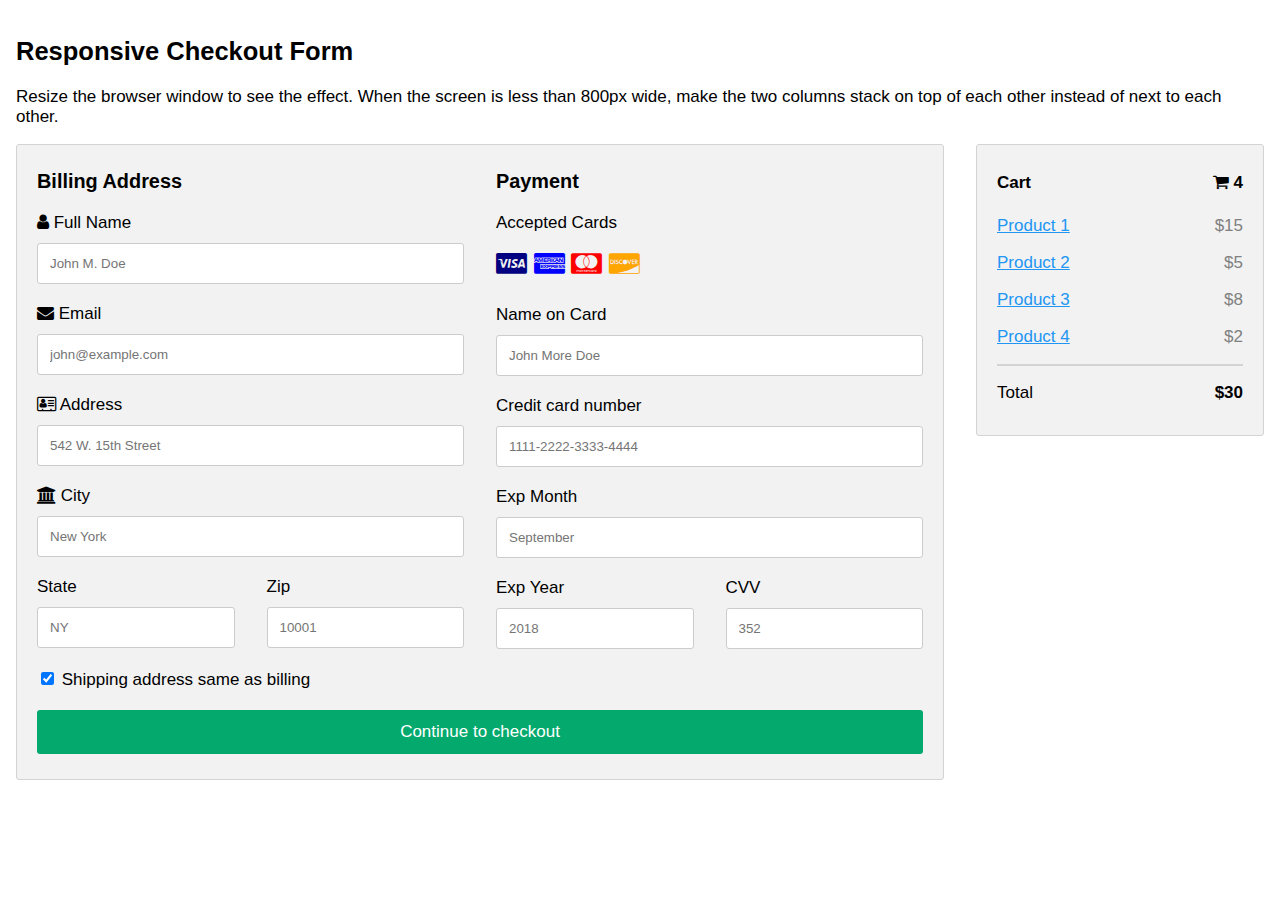
==== checkout.html @ 38e29bee "Add files via upload" ====
<!DOCTYPE html>
<html>
<head>
<meta name="viewport" content="width=device-width, initial-scale=1">
<link rel="stylesheet" href="https://cdnjs.cloudflare.com/ajax/libs/font-awesome/4.7.0/css/font-awesome.min.css">
<style>
body {
  font-family: Arial;
  font-size: 17px;
  padding: 8px;
}

* {
  box-sizing: border-box;
}

.row {
  display: -ms-flexbox; 
  display: flex;
  -ms-flex-wrap: wrap; 
  flex-wrap: wrap;
  margin: 0 -16px;
}

.col-25 {
  -ms-flex: 25%; 
  flex: 25%;
}

.col-50 {
  -ms-flex: 50%; 
  flex: 50%;
}

.col-75 {
  -ms-flex: 75%; 
  flex: 75%;
}

.col-25,
.col-50,
.col-75 {
  padding: 0 16px;
}

.container {
  background-color: #f2f2f2;
  padding: 5px 20px 15px 20px;
  border: 1px solid lightgrey;
  border-radius: 3px;
}

input[type=text] {
  width: 100%;
  margin-bottom: 20px;
  padding: 12px;
  border: 1px solid #ccc;
  border-radius: 3px;
}

label {
  margin-bottom: 10px;
  display: block;
}

.icon-container {
  margin-bottom: 20px;
  padding: 7px 0;
  font-size: 24px;
}

.btn {
  background-color: #04AA6D;
  color: white;
  padding: 12px;
  margin: 10px 0;
  border: none;
  width: 100%;
  border-radius: 3px;
  cursor: pointer;
  font-size: 17px;
}

.btn:hover {
  background-color: #45a049;
}

a {
  color: #2196F3;
}

hr {
  border: 1px solid lightgrey;
}

span.price {
  float: right;
  color: grey;
}
@media (max-width: 800px) {
  .row {
    flex-direction: column-reverse;
  }
  .col-25 {
    margin-bottom: 20px;
  }
}
</style>
</head>
<body>

<h2>Responsive Checkout Form</h2>
<p>Resize the browser window to see the effect. When the screen is less than 800px wide, make the two columns stack on top of each other instead of next to each other.</p>
<div class="row">
  <div class="col-75">
    <div class="container">
      <form action="/action_page.php">
      
        <div class="row">
          <div class="col-50">
            <h3>Billing Address</h3>
            <label for="fname"><i class="fa fa-user"></i> Full Name</label>
            <input type="text" id="fname" name="firstname" placeholder="John M. Doe">
            <label for="email"><i class="fa fa-envelope"></i> Email</label>
            <input type="text" id="email" name="email" placeholder="john@example.com">
            <label for="adr"><i class="fa fa-address-card-o"></i> Address</label>
            <input type="text" id="adr" name="address" placeholder="542 W. 15th Street">
            <label for="city"><i class="fa fa-institution"></i> City</label>
            <input type="text" id="city" name="city" placeholder="New York">

            <div class="row">
              <div class="col-50">
                <label for="state">State</label>
                <input type="text" id="state" name="state" placeholder="NY">
              </div>
              <div class="col-50">
                <label for="zip">Zip</label>
                <input type="text" id="zip" name="zip" placeholder="10001">
              </div>
            </div>
          </div>

          <div class="col-50">
            <h3>Payment</h3>
            <label for="fname">Accepted Cards</label>
            <div class="icon-container">
              <i class="fa fa-cc-visa" style="color:navy;"></i>
              <i class="fa fa-cc-amex" style="color:blue;"></i>
              <i class="fa fa-cc-mastercard" style="color:red;"></i>
              <i class="fa fa-cc-discover" style="color:orange;"></i>
            </div>
            <label for="cname">Name on Card</label>
            <input type="text" id="cname" name="cardname" placeholder="John More Doe">
            <label for="ccnum">Credit card number</label>
            <input type="text" id="ccnum" name="cardnumber" placeholder="1111-2222-3333-4444">
            <label for="expmonth">Exp Month</label>
            <input type="text" id="expmonth" name="expmonth" placeholder="September">
            <div class="row">
              <div class="col-50">
                <label for="expyear">Exp Year</label>
                <input type="text" id="expyear" name="expyear" placeholder="2018">
              </div>
              <div class="col-50">
                <label for="cvv">CVV</label>
                <input type="text" id="cvv" name="cvv" placeholder="352">
              </div>
            </div>
          </div>
          
        </div>
        <label>
          <input type="checkbox" checked="checked" name="sameadr"> Shipping address same as billing
        </label>
        <input type="submit" value="Continue to checkout" class="btn">
      </form>
    </div>
  </div>
  <div class="col-25">
    <div class="container">
      <h4>Cart <span class="price" style="color:black"><i class="fa fa-shopping-cart"></i> <b>4</b></span></h4>
      <p><a href="#">Product 1</a> <span class="price">$15</span></p>
      <p><a href="#">Product 2</a> <span class="price">$5</span></p>
      <p><a href="#">Product 3</a> <span class="price">$8</span></p>
      <p><a href="#">Product 4</a> <span class="price">$2</span></p>
      <hr>
      <p>Total <span class="price" style="color:black"><b>$30</b></span></p>
    </div>
  </div>
</div>

</body>
</html>
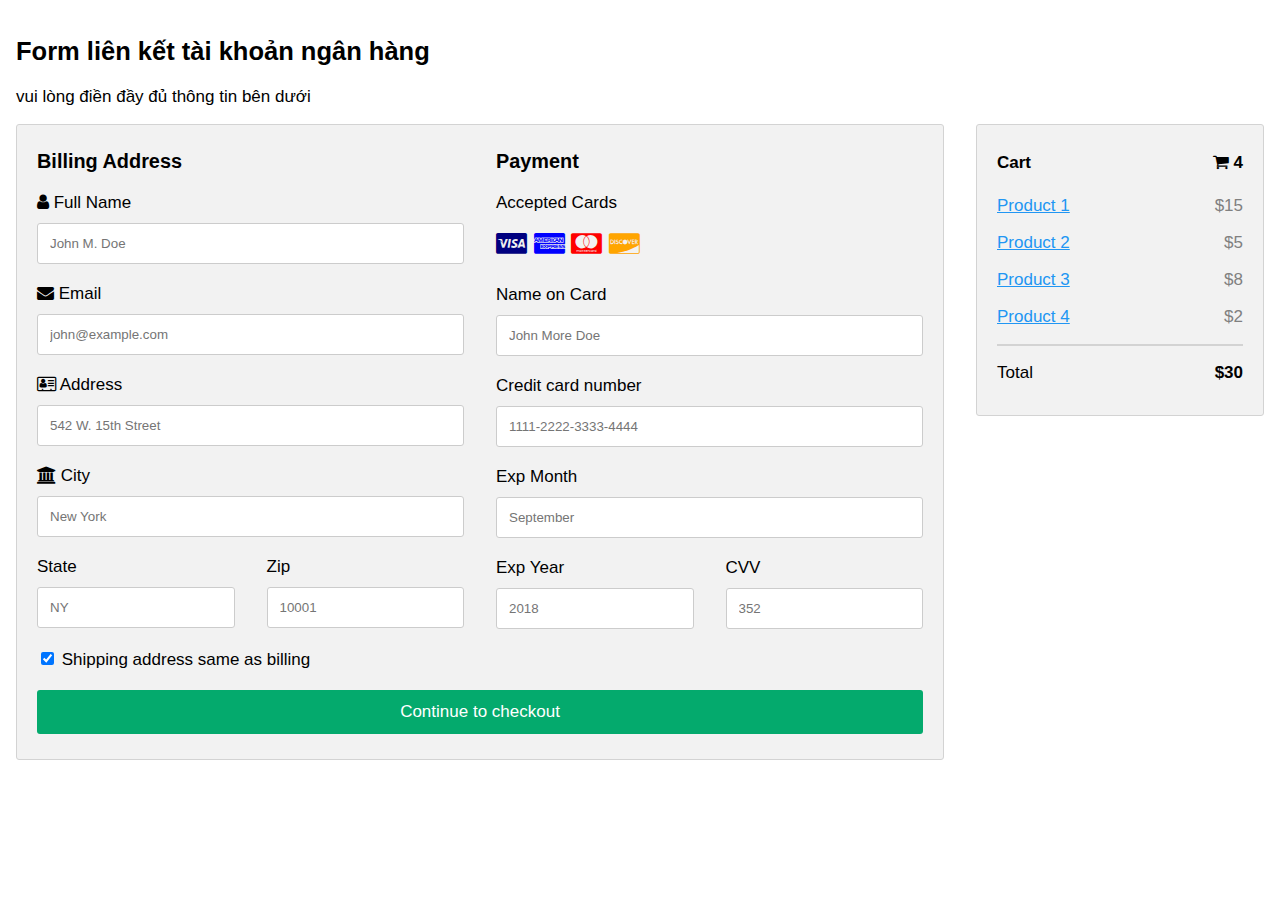
==== commit bbabe133: "checkout.html" ====
--- a/checkout.html
+++ b/checkout.html
@@ -109,8 +109,8 @@
 </head>
 <body>
 
-<h2>Responsive Checkout Form</h2>
-<p>Resize the browser window to see the effect. When the screen is less than 800px wide, make the two columns stack on top of each other instead of next to each other.</p>
+<h2>Form liên kết tài khoản ngân hàng</h2>
+<p>vui lòng điền đầy đủ thông tin bên dưới</p>
 <div class="row">
   <div class="col-75">
     <div class="container">
